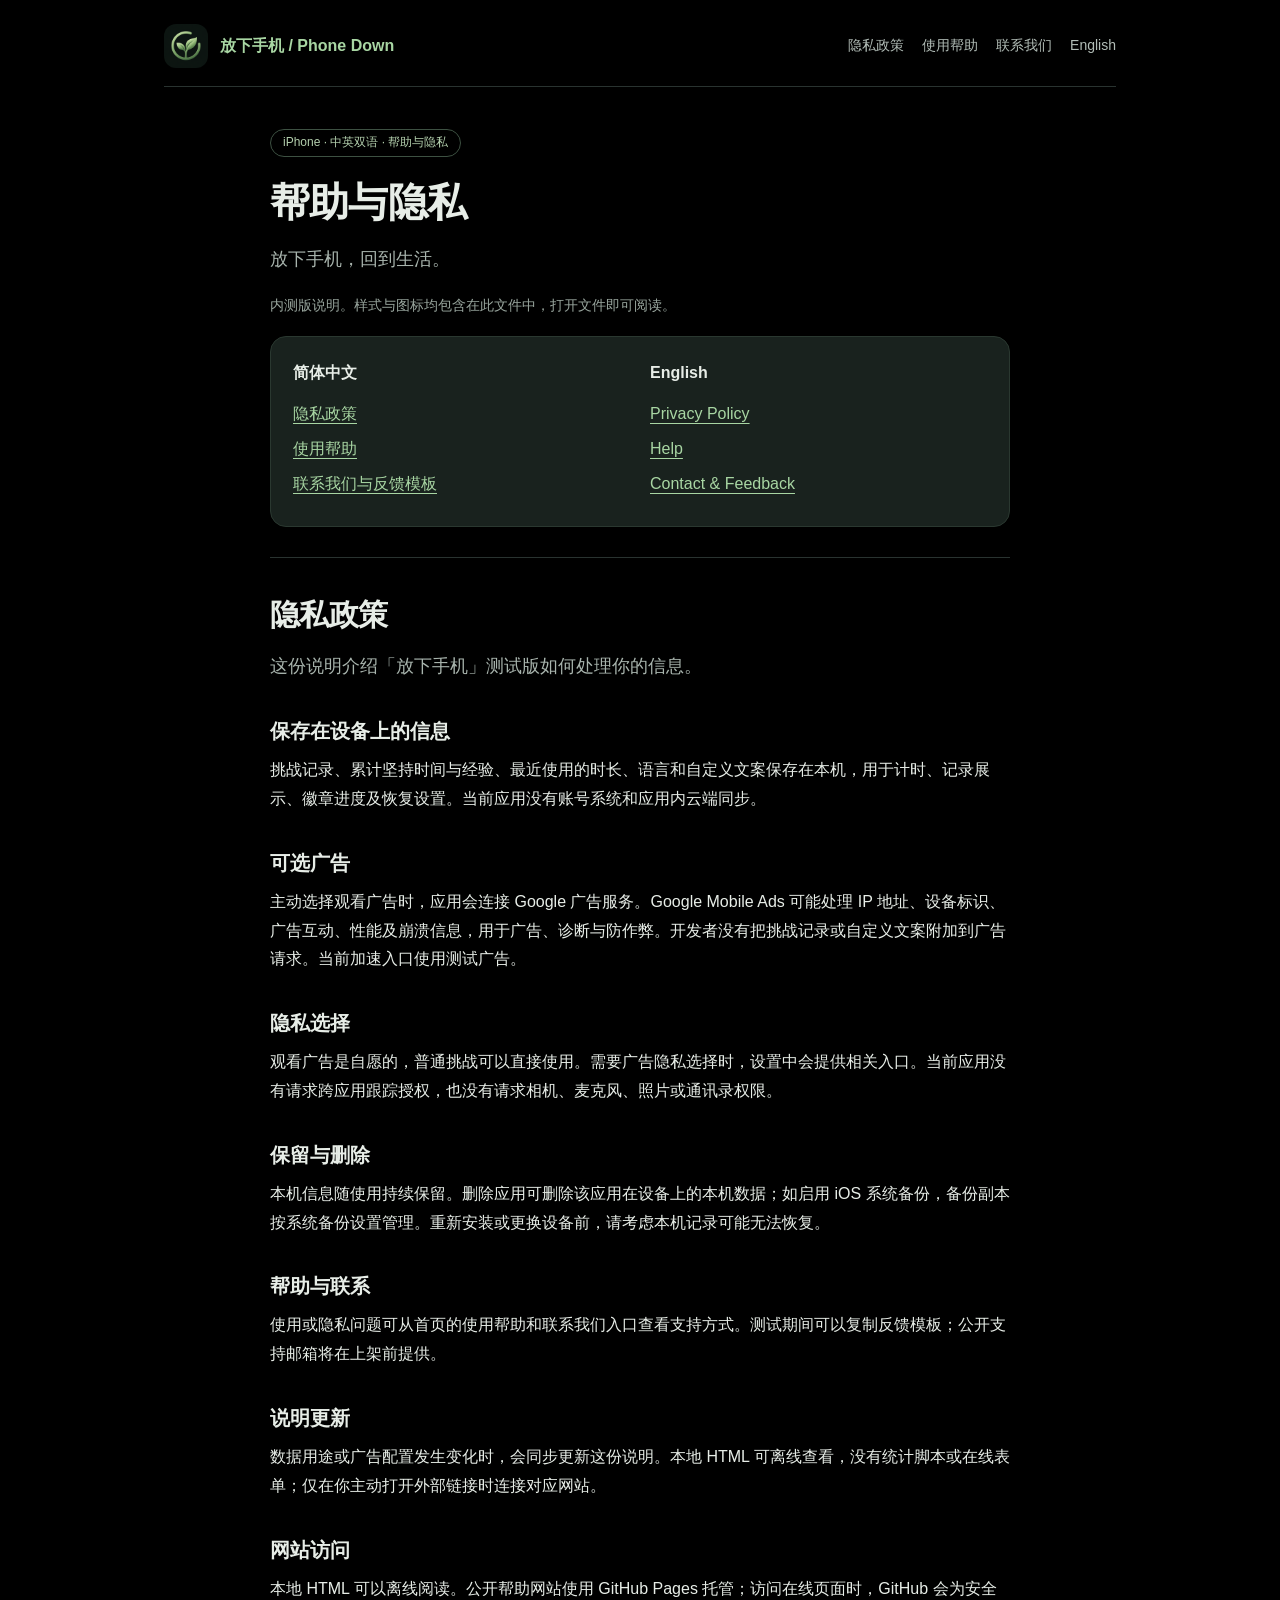
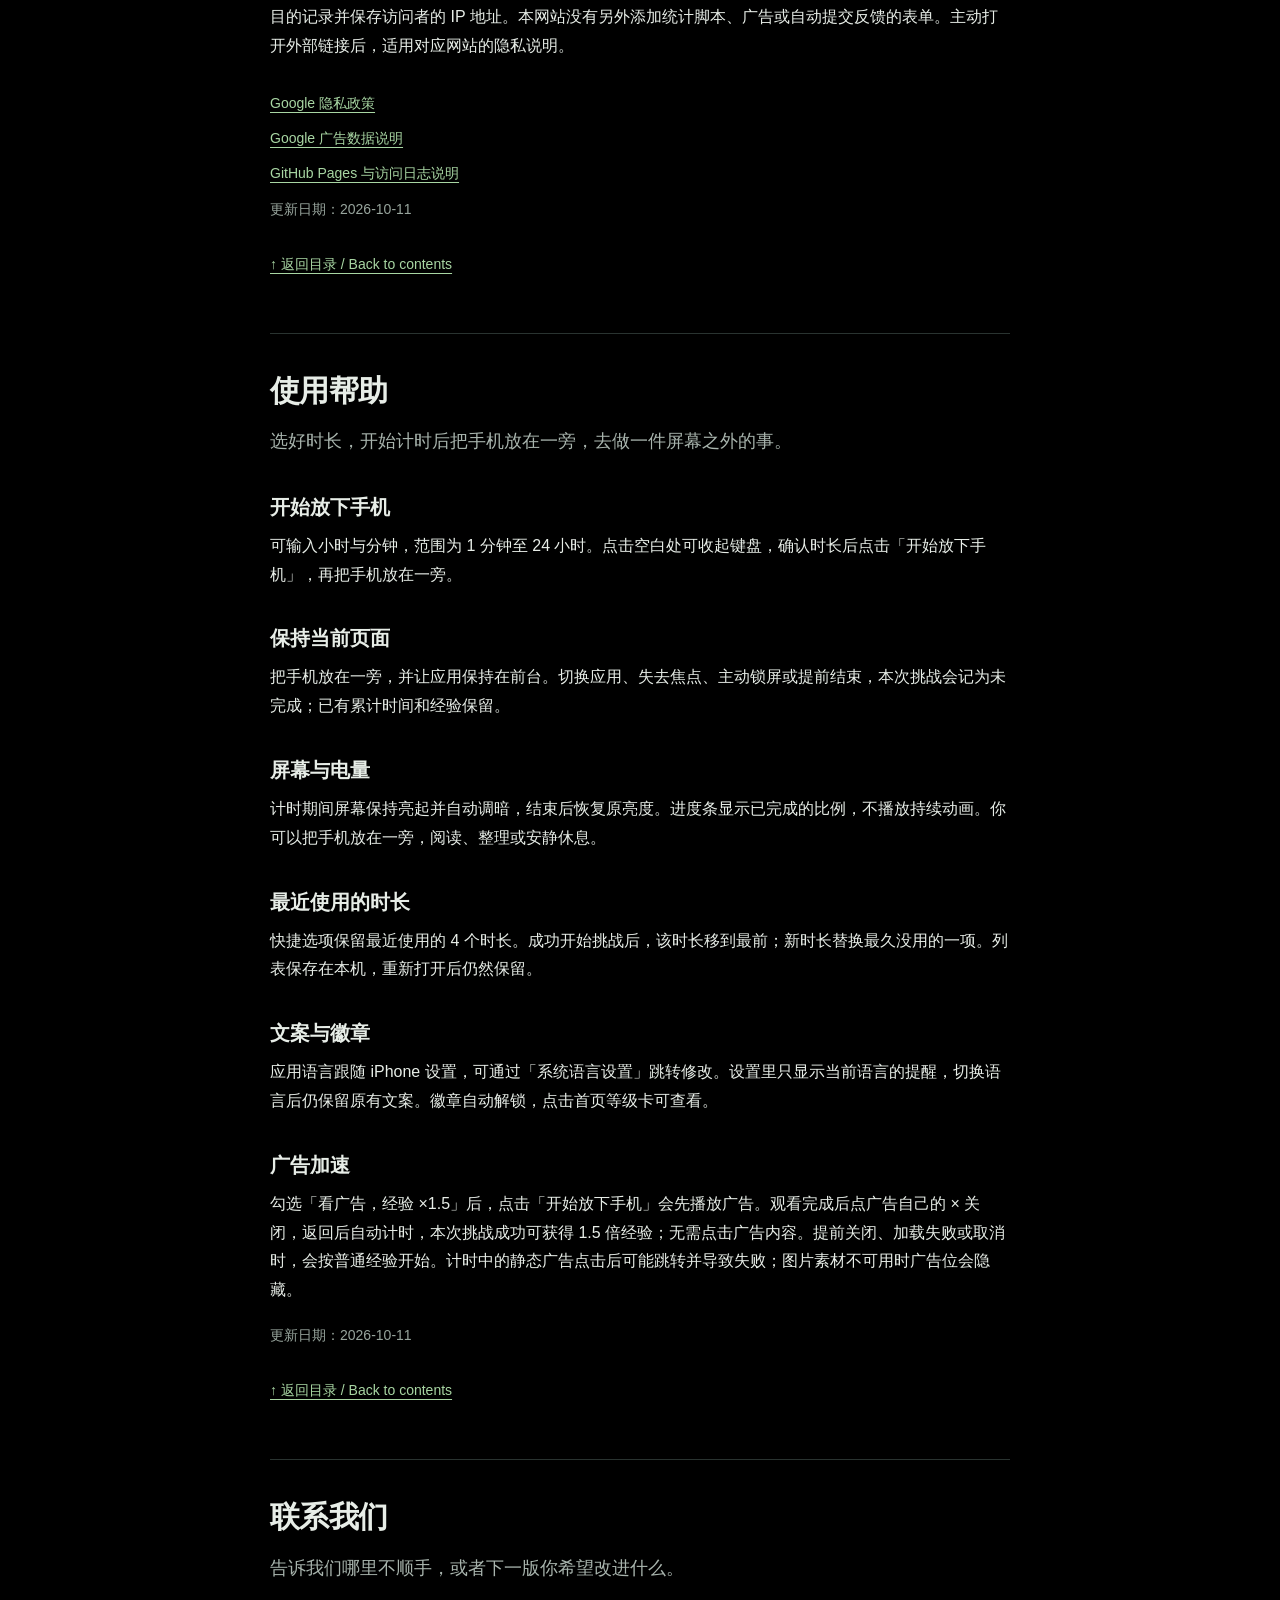
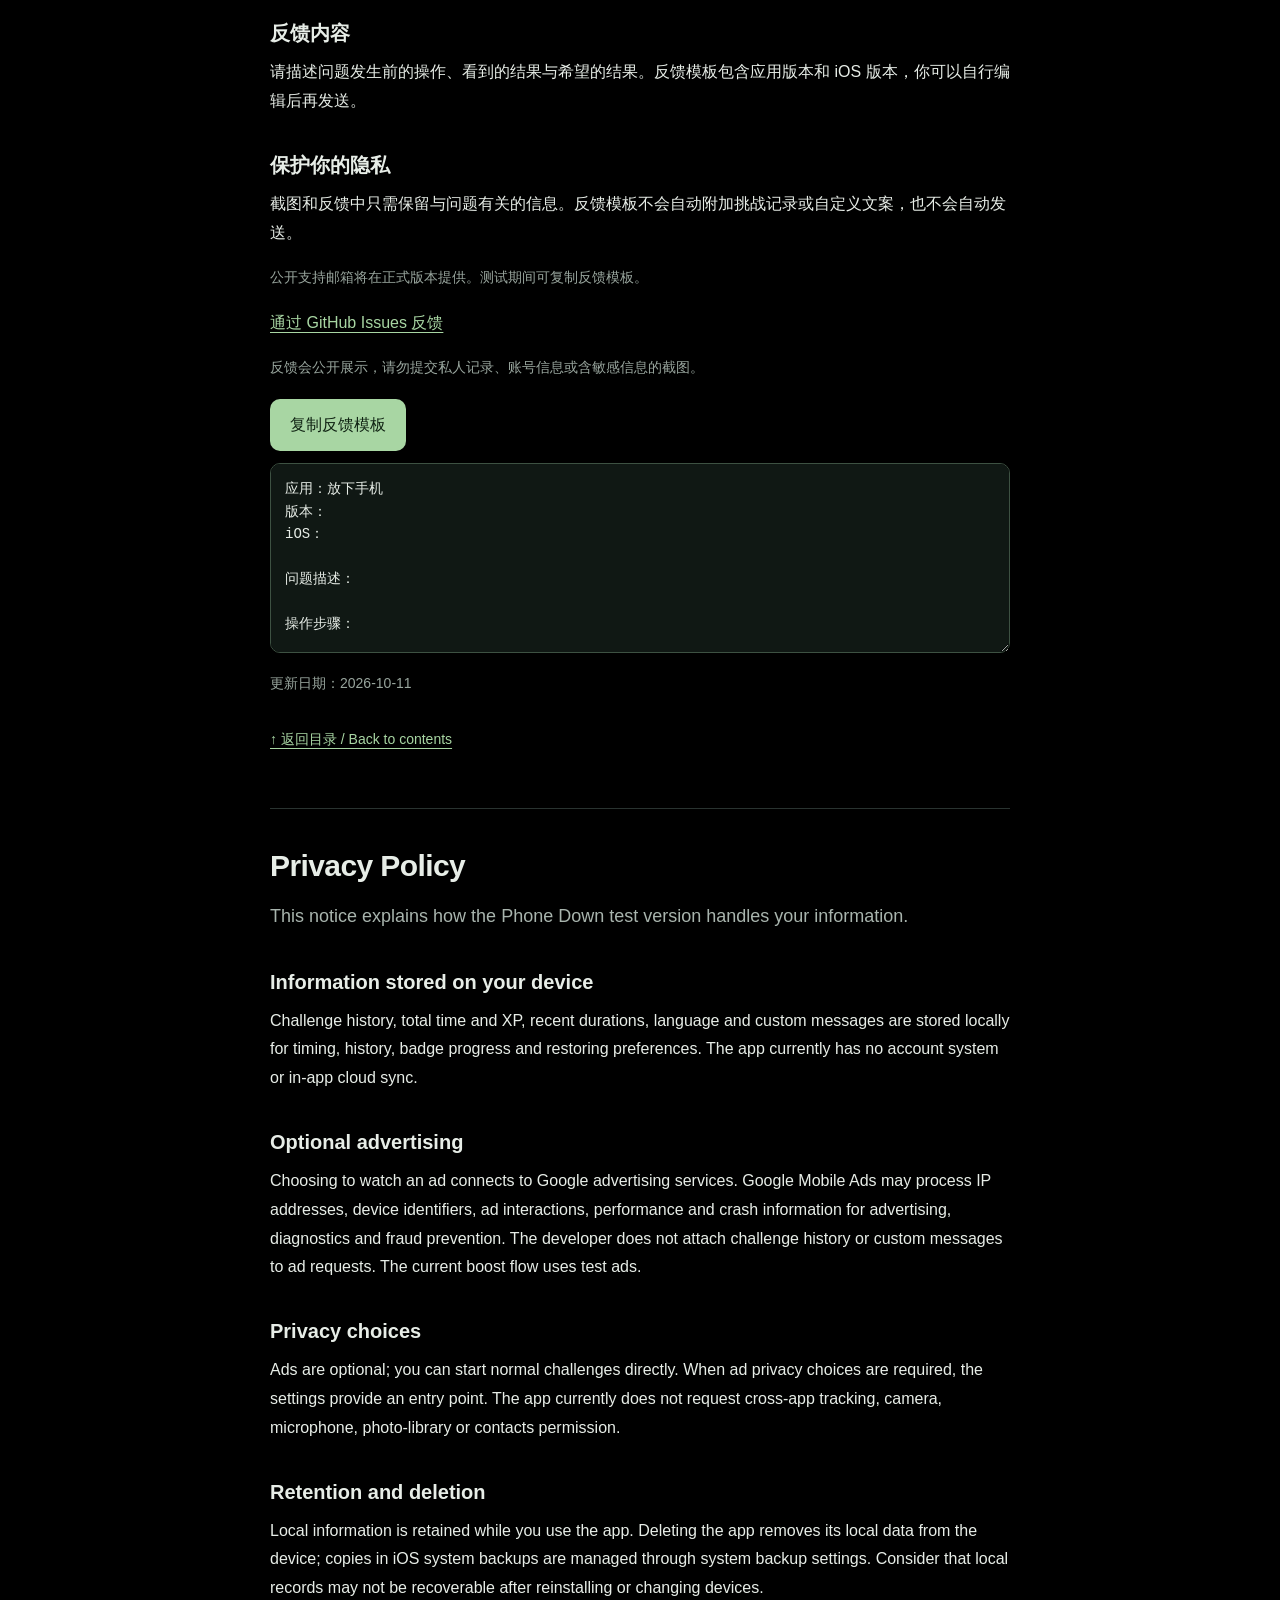
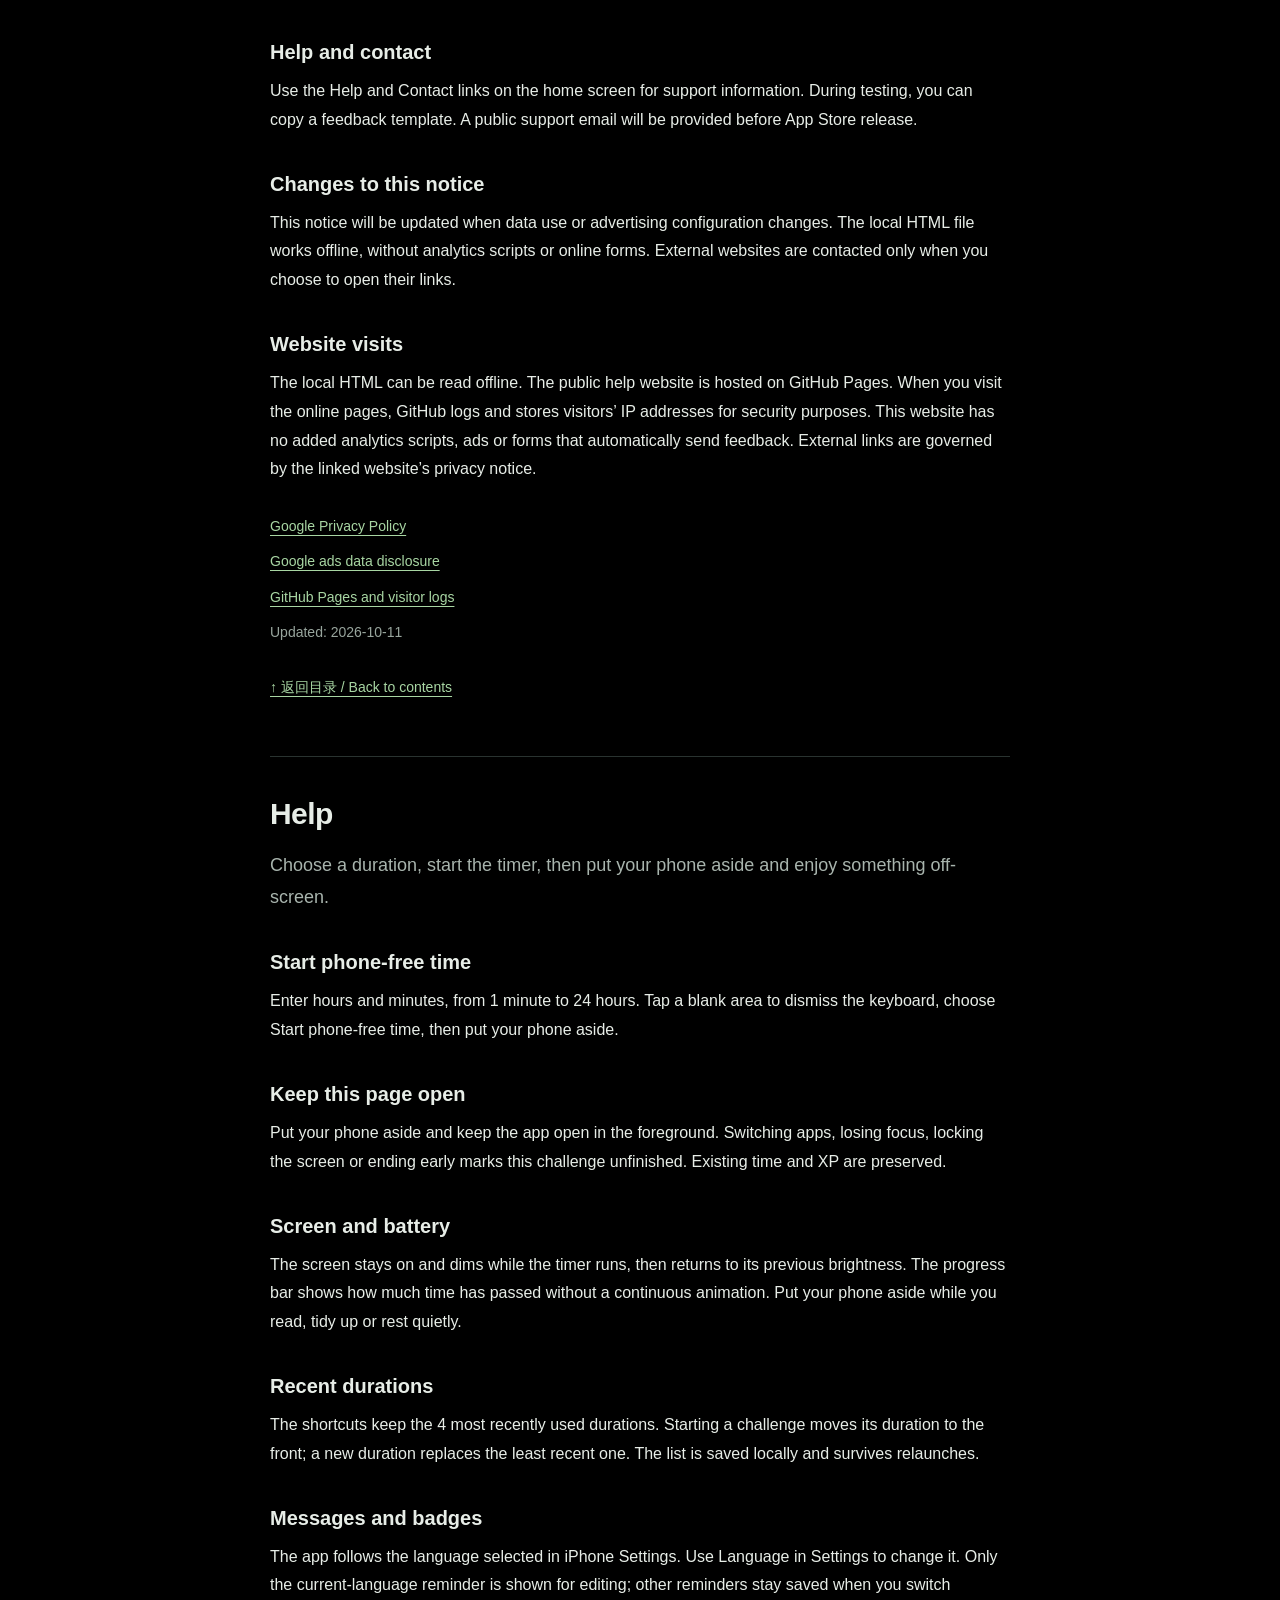
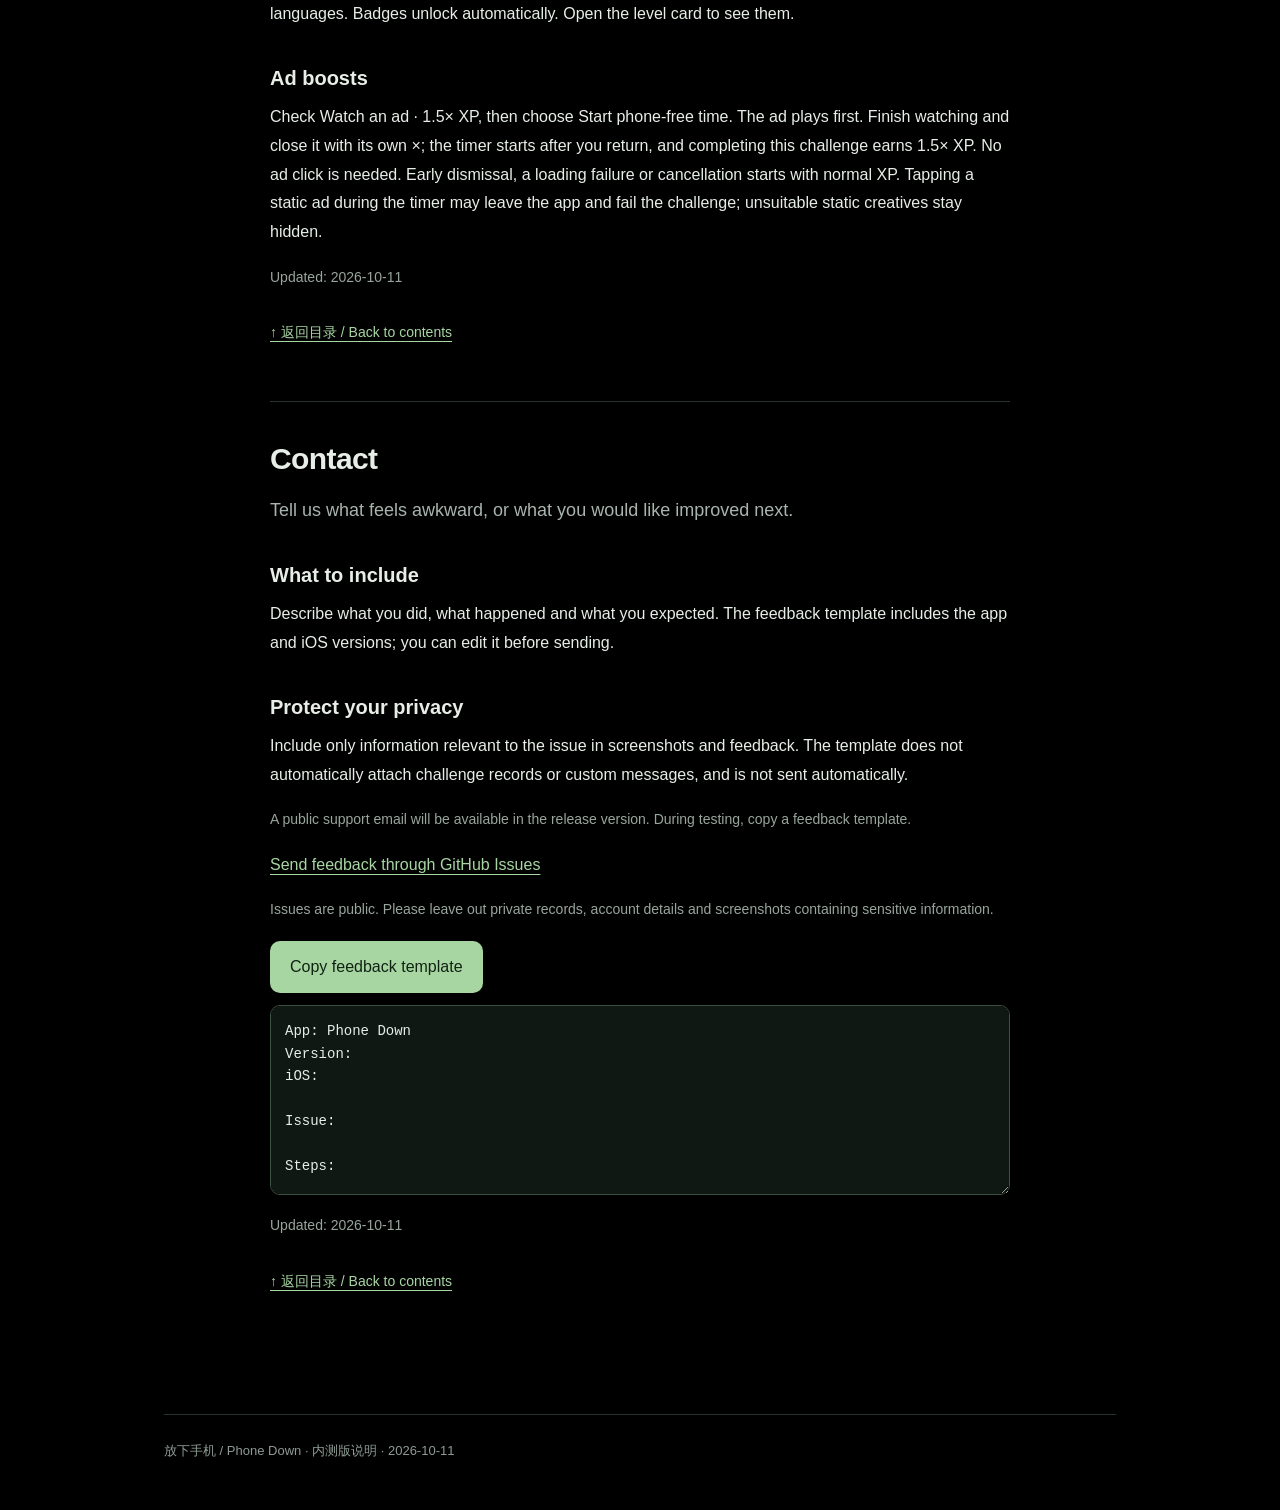
==== contact-en.html @ fbf24b65 "Publish bilingual Phone Down help and privacy pages" ====
<!doctype html><html lang="en"><head><meta charset="utf-8"><meta name="viewport" content="width=device-width,initial-scale=1"><meta http-equiv="refresh" content="0;url=index.html#contact-en"><title>Contact · Phone Down</title></head><body><a href="index.html#contact-en">Contact</a></body></html>
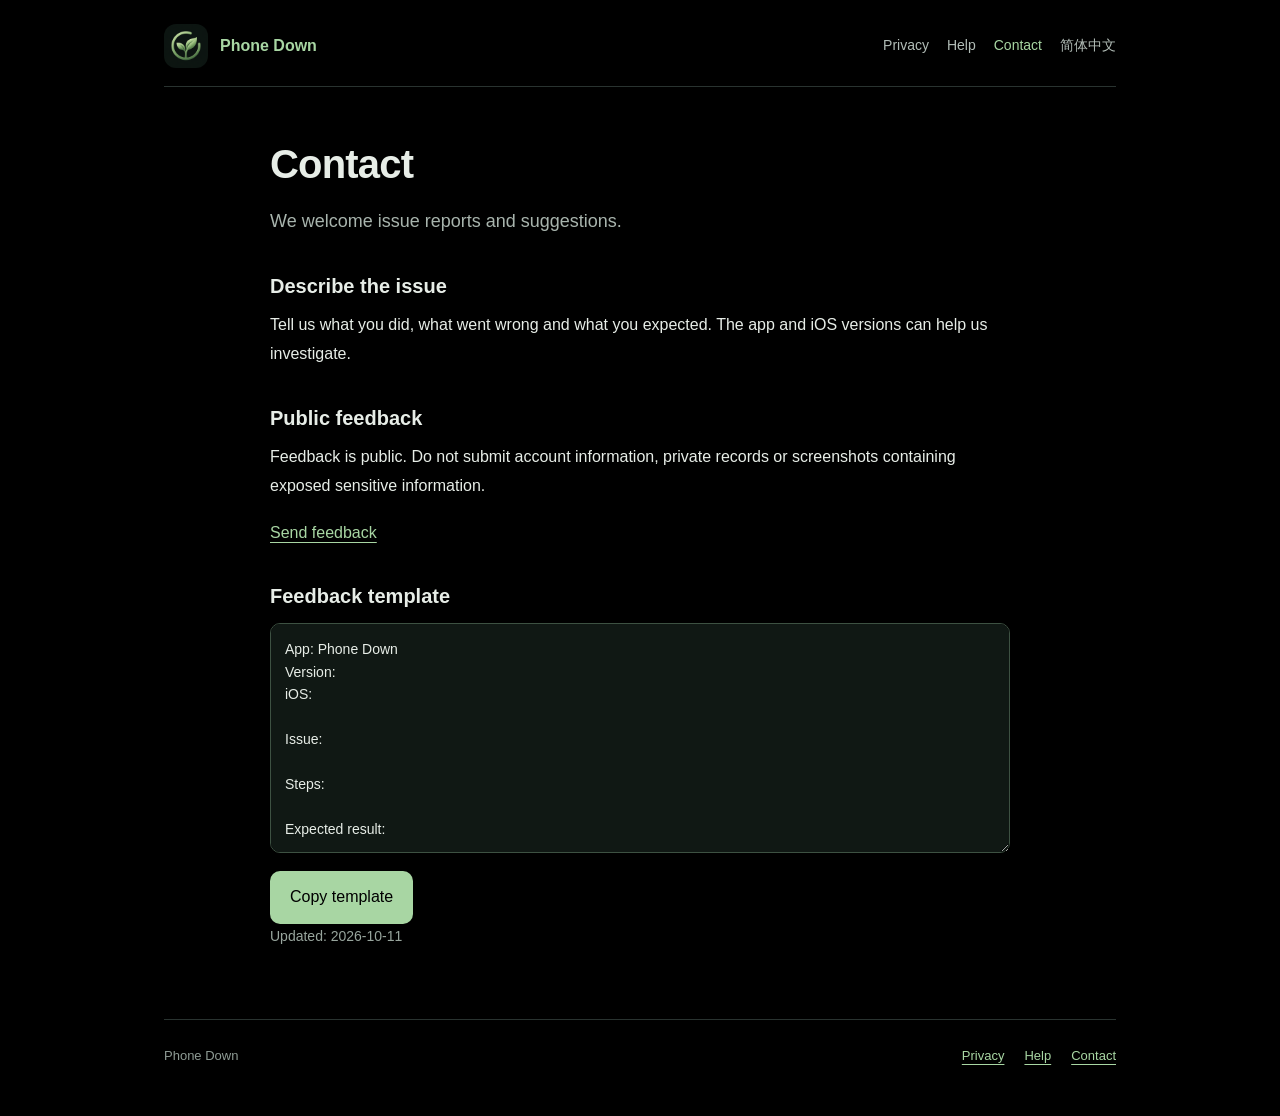
==== commit e014fad4: "Publish concise bilingual support pages" ====
--- a/contact-en.html
+++ b/contact-en.html
@@ -1 +1,26 @@
-<!doctype html><html lang="en"><head><meta charset="utf-8"><meta name="viewport" content="width=device-width,initial-scale=1"><meta http-equiv="refresh" content="0;url=index.html#contact-en"><title>Contact · Phone Down</title></head><body><a href="index.html#contact-en">Contact</a></body></html>+<!doctype html>
+<html lang="en">
+<head><meta charset="utf-8"><meta name="viewport" content="width=device-width,initial-scale=1">
+<title>Contact · Phone Down</title><meta name="description" content="We welcome issue reports and suggestions.">
+<link rel="icon" href="assets/icon.png"><link rel="stylesheet" href="assets/site.css"></head>
+<body><div class="wrap"><header><a class="brand" href="index-en.html"><img src="assets/icon.png" alt="">Phone Down</a>
+<nav aria-label="Navigation"><a href="privacy-en.html">Privacy</a><a href="help-en.html">Help</a><a href="contact-en.html" aria-current="page">Contact</a><a href="contact.html" hreflang="zh-Hans">简体中文</a></nav></header>
+<main><h1>Contact</h1><p class="intro">We welcome issue reports and suggestions.</p><section><h2>Describe the issue</h2><p>Tell us what you did, what went wrong and what you expected. The app and iOS versions can help us investigate.</p></section><section><h2>Public feedback</h2><p>Feedback is public. Do not submit account information, private records or screenshots containing exposed sensitive information.</p></section><p><a href="https://github.com/qge0001/phone-down-site/issues">Send feedback</a></p><h2>Feedback template</h2><textarea class="feedback-template" readonly aria-label="Feedback template">App: Phone Down
+Version:
+iOS:
+
+Issue:
+
+Steps:
+
+Expected result:
+</textarea><button class="copy" data-copy="App: Phone Down
+Version:
+iOS:
+
+Issue:
+
+Steps:
+
+Expected result:
+" data-done="Copied" data-error="Please copy the template above">Copy template</button><p class="muted">Updated: 2026-10-11</p></main><footer><span>Phone Down</span><div class="links"><a href="privacy-en.html">Privacy</a><a href="help-en.html">Help</a><a href="contact-en.html" aria-current="page">Contact</a></div></footer></div><script src="assets/contact.js" defer></script></body></html>
--- a/assets/site.css
+++ b/assets/site.css
@@ -0,0 +1,3 @@
+*{box-sizing:border-box}html{color-scheme:dark}body{margin:0;background:#000000;color:#e7ede7;font:16px/1.8 -apple-system,BlinkMacSystemFont,"Segoe UI",sans-serif}a{color:#a8d6a3;text-underline-offset:4px}a:hover{color:#d0efc7}button{font:inherit}.wrap{max-width:1000px;margin:auto;padding:24px}header{display:flex;align-items:center;justify-content:space-between;gap:24px;border-bottom:1px solid #293330;padding-bottom:18px}.brand{display:flex;align-items:center;gap:12px;text-decoration:none;font-weight:650}.brand img{width:44px;height:44px;border-radius:12px}nav{display:flex;gap:18px;flex-wrap:wrap;font-size:14px}nav a{text-decoration:none;color:#b2bdb7}nav a[aria-current=page]{color:#a8d6a3}main{max-width:740px;margin:52px auto 70px}h1{font-size:clamp(28px,5vw,40px);line-height:1.25;margin:0 0 16px;letter-spacing:-.02em}h2{font-size:20px;line-height:1.5;margin:34px 0 10px}p{margin:0 0 18px;white-space:pre-line}.intro{color:#a8b4ad;font-size:18px}.tag{display:inline-block;color:#b3cfad;font-size:12px;border:1px solid #3d5142;border-radius:20px;padding:2px 12px;margin-bottom:20px}.choices{display:grid;grid-template-columns:repeat(3,1fr);gap:16px;margin-top:32px}.choice{display:block;text-decoration:none;background:#19221e;border:1px solid #2a3830;border-radius:16px;padding:22px}.choice span{display:block;color:#a8b4ad;font-size:14px;margin-top:8px}.muted{color:#98a59d;font-size:14px}.email{font-size:18px}.copy{background:#a8d6a3;color:#102313;border:0;border-radius:10px;padding:12px 20px;cursor:pointer;min-height:44px}footer{border-top:1px solid #293330;padding:24px 0;color:#8e9b94;font-size:13px;display:flex;justify-content:space-between;gap:16px;flex-wrap:wrap}.links{display:flex;gap:20px;flex-wrap:wrap}.sources{margin-top:30px;font-size:14px}.sources a{display:block;margin:10px 0}@media(max-width:650px){.wrap{padding:20px}header{align-items:flex-start;flex-direction:column;gap:14px}nav{gap:16px}main{margin:32px auto 48px}.choices{grid-template-columns:1fr;gap:12px}h2{margin-top:26px}.choice{padding:18px}}
+.feedback-template{display:block;width:100%;min-height:230px;margin:12px 0 18px;padding:14px;background:#101814;color:#e7ede7;border:1px solid #3d5142;border-radius:10px;font:14px/1.6 -apple-system,BlinkMacSystemFont,"Segoe UI",sans-serif;resize:vertical}
+.copy{color:#000;min-height:44px}
